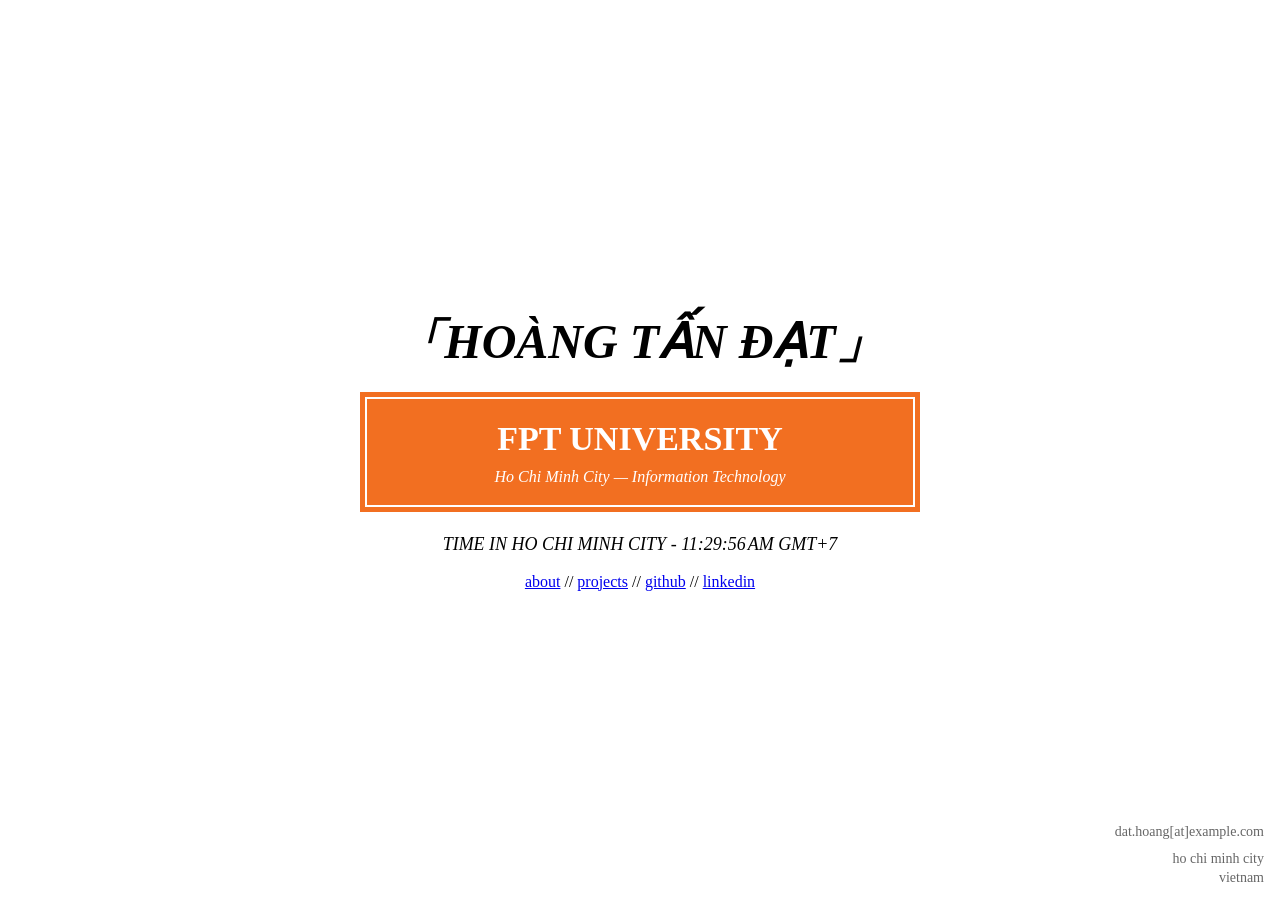
==== index.html @ 932e4578 "Add initial HTML files for personal website including about, projects, and assets" ====
<!DOCTYPE html>
<html lang="vi">
<head>
<meta charset="utf-8">
<title>HOÀNG TẤN ĐẠT</title>

<link rel="shortcut icon" href="/favicon.ico" type="image/x-icon">
<link rel="icon" href="/favicon.ico" type="image/x-icon">

<style>
html,
body {
    margin: 0;
    width: 100%;
    height: 100%;
}

body {
    min-height: 100vh;
    font-family: "Times New Roman", serif;
}

#main {
    min-height: 100vh;
    display: flex;
    align-items: center;
    justify-content: center;
    text-align: center;
}

#timezone {
    font-size: 18px;
}

#contact {
    position: fixed;
    right: 16px;
    bottom: 12px;
    font-size: 14px;
    color: #666;
    text-align: right;
    line-height: 1.35;
}

#contact .address {
    margin-top: 8px;
}
</style>

<script>
const formatter = new Intl.DateTimeFormat([], {
    timeZone: "Asia/Ho_Chi_Minh",
    hour: "numeric",
    minute: "numeric",
    second: "numeric",
    timeZoneName: "short"
});

function updateTime() {
    const parts = formatter.formatToParts(new Date());

    document.getElementById("time").textContent =
        parts
            .filter(part => part.type !== "timeZoneName")
            .map(part => part.value)
            .join("");

    document.getElementById("tz").textContent =
        parts.find(part => part.type === "timeZoneName").value;
}

window.onload = () => {
    updateTime();
    setInterval(updateTime, 1000);
};
</script>

</head>

<body>

<div id="main">
    <div>

        <font size="12"><i><b>「HOÀNG TẤN ĐẠT」</b></i></font>

        <br><br>

        <img src="assets/banner.svg" style="width:560px;" alt="fpt university">

        <br><br>

        <span id="timezone">
            <i>
                TIME IN HO CHI MINH CITY -
                <span id="time">0:00 PM</span>
                <span id="tz">ICT</span>
            </i>
        </span>

        <br><br>

        <a href="about.html">about</a> //
        <a href="projects.html">projects</a> //
        <a href="https://github.com/dathoang1412">github</a> //
        <a href="https://linkedin.com/in/dathoang1412">linkedin</a>

    </div>
</div>

<div id="contact">
    <div>dat.hoang[at]example.com</div>

    <div class="address">
        ho chi minh city<br>
        vietnam
    </div>
</div>

</body>
</html>
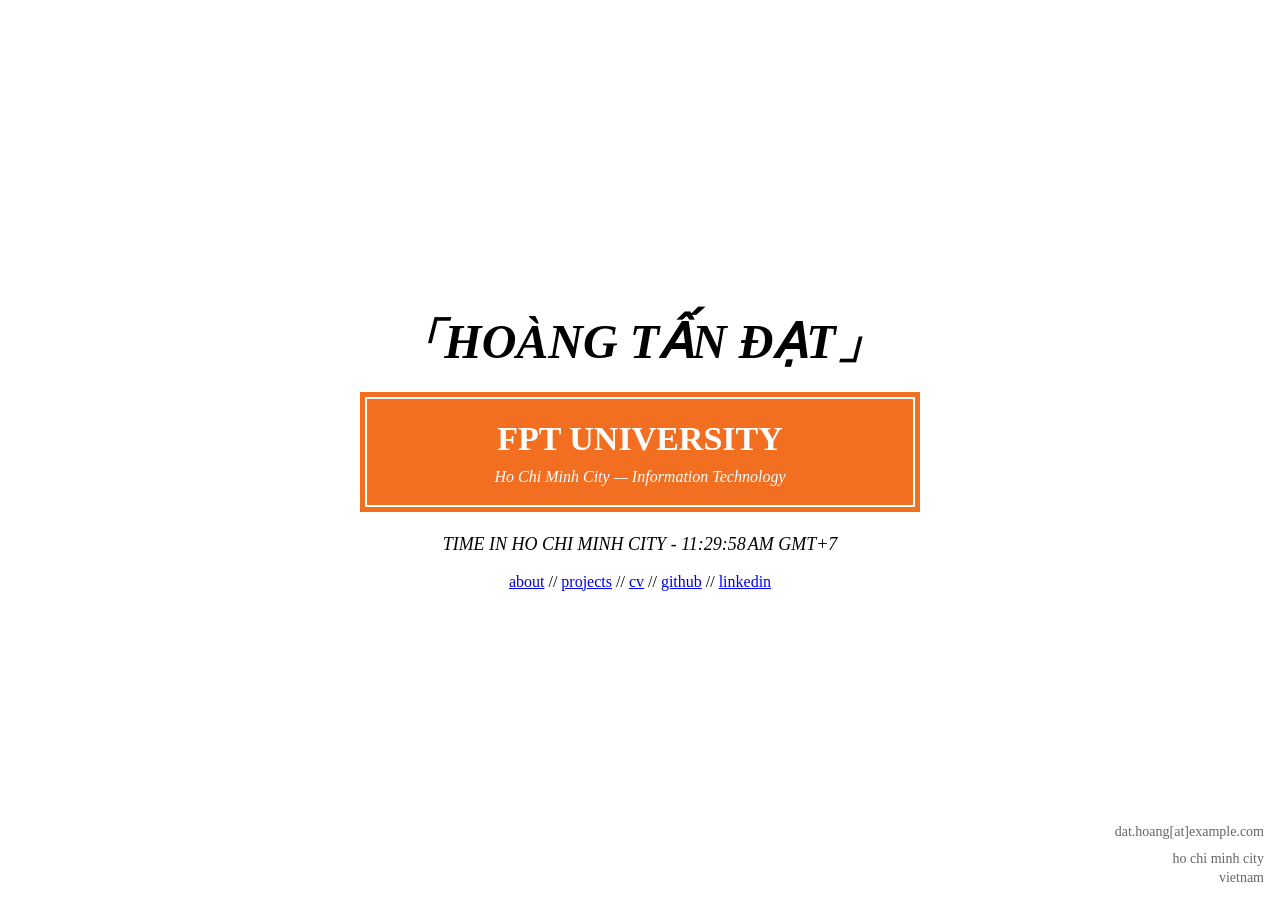
==== commit 37ec0dd3: "feat: overleaf link" ====
--- a/index.html
+++ b/index.html
@@ -102,6 +102,7 @@
 
         <a href="about.html">about</a> //
         <a href="projects.html">projects</a> //
+        <a href="https://www.overleaf.com/read/hmpmpwvfhqvn#f9533a">cv</a> //
         <a href="https://github.com/dathoang1412">github</a> //
         <a href="https://linkedin.com/in/dathoang1412">linkedin</a>
 
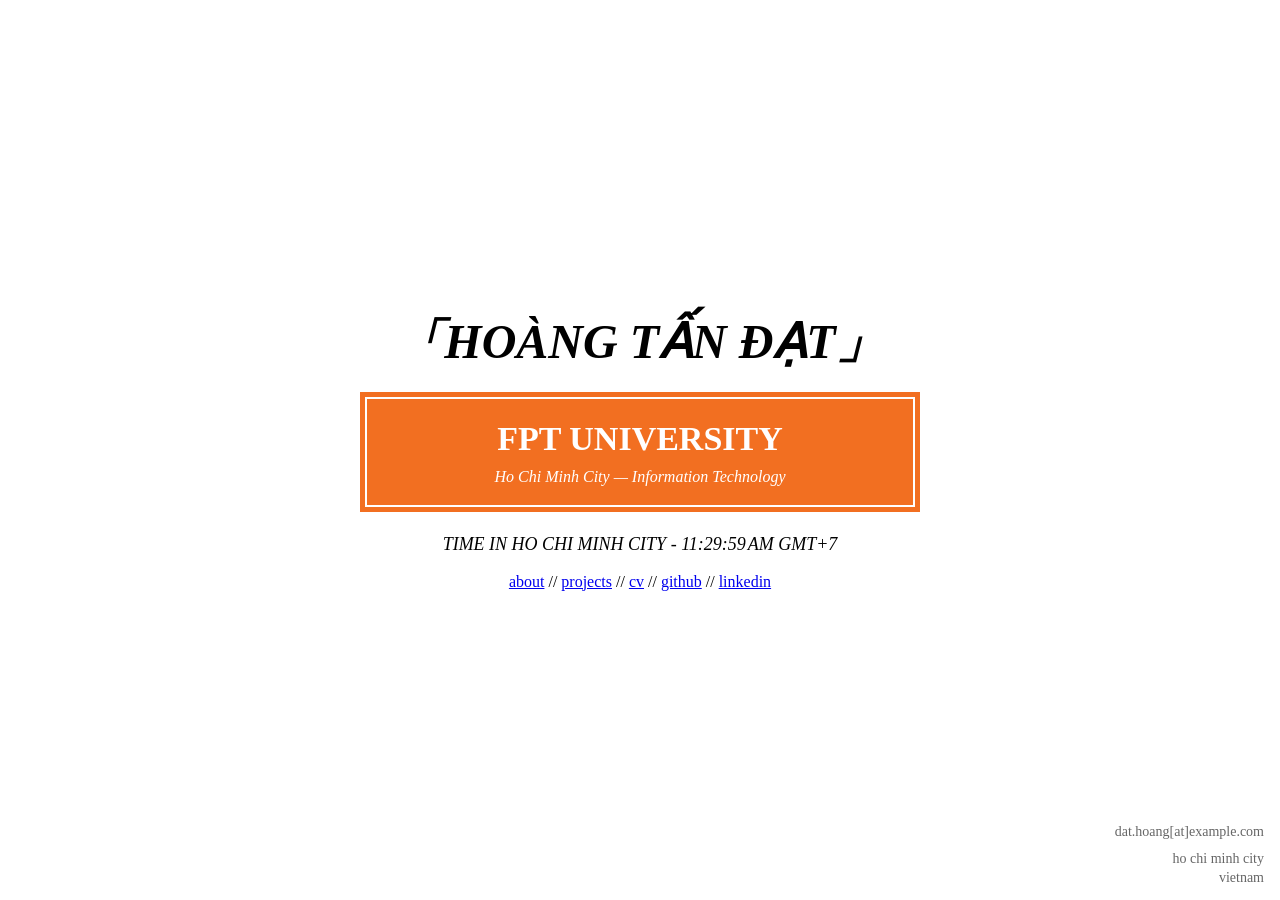
==== commit 993b17d5: "chore: add and compile main.tex" ====
--- a/index.html
+++ b/index.html
@@ -102,7 +102,7 @@
 
         <a href="about.html">about</a> //
         <a href="projects.html">projects</a> //
-        <a href="https://www.overleaf.com/read/hmpmpwvfhqvn#f9533a">cv</a> //
+        <a href="assets/cv.pdf">cv</a> //
         <a href="https://github.com/dathoang1412">github</a> //
         <a href="https://linkedin.com/in/dathoang1412">linkedin</a>
 
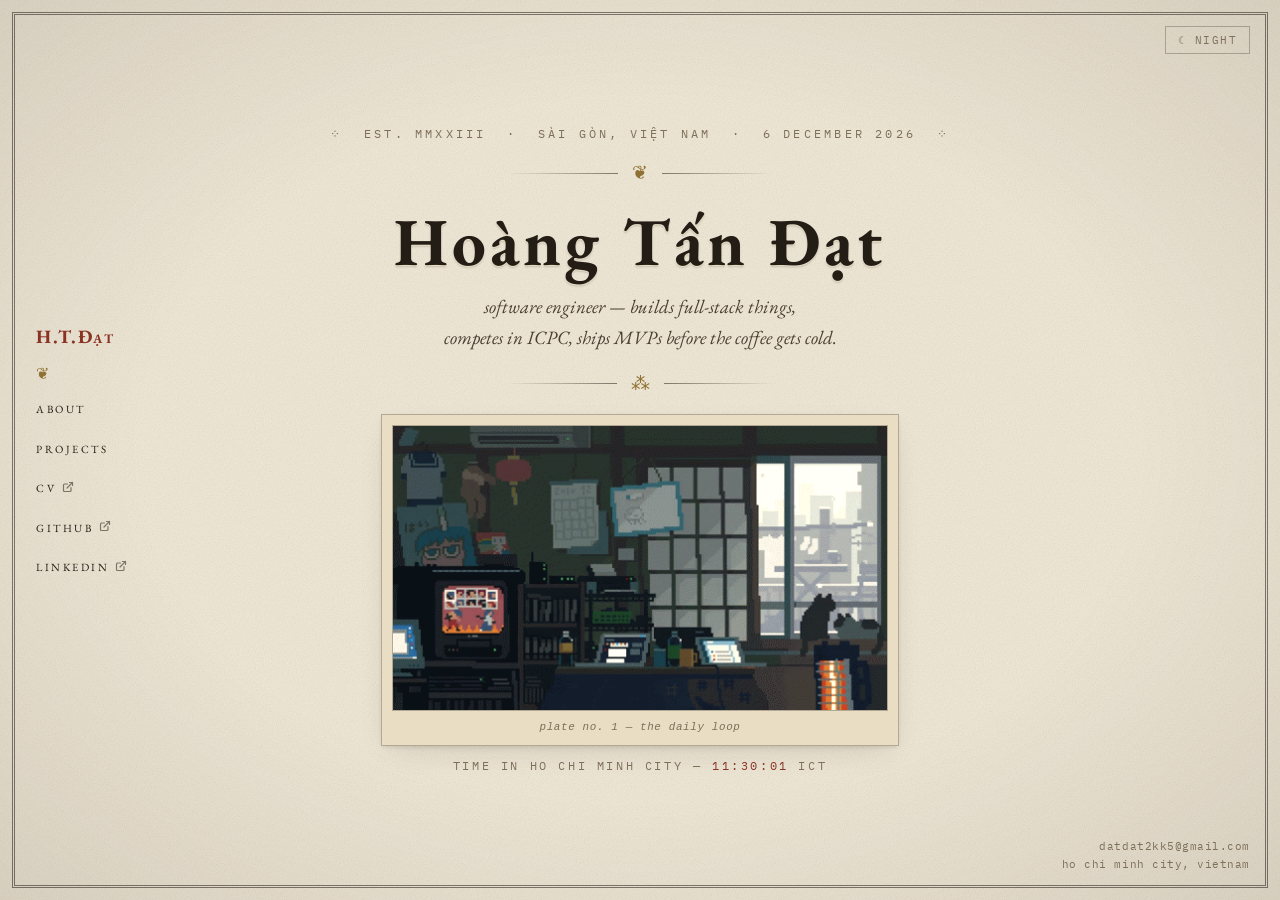
==== commit 82463b55: "fix sum" ====
--- a/index.html
+++ b/index.html
@@ -1,122 +1,98 @@
 <!DOCTYPE html>
-<html lang="vi">
+<html lang="en">
 <head>
 <meta charset="utf-8">
-<title>HOÀNG TẤN ĐẠT</title>
+<meta name="viewport" content="width=device-width, initial-scale=1">
 
-<link rel="shortcut icon" href="/favicon.ico" type="image/x-icon">
-<link rel="icon" href="/favicon.ico" type="image/x-icon">
+<title>Hoàng Tấn Đạt — Software Engineer</title>
+<meta name="description" content="Hoàng Tấn Đạt — software engineering student at FPT University, Ho Chi Minh City. Builder of full-stack things: BookHub, GU.AI. Field notes of a developer.">
+<meta name="author" content="Hoàng Tấn Đạt">
+<link rel="canonical" href="https://dathoang1412.github.io/">
 
-<style>
-html,
-body {
-    margin: 0;
-    width: 100%;
-    height: 100%;
+<meta property="og:type" content="website">
+<meta property="og:title" content="Hoàng Tấn Đạt — Software Engineer">
+<meta property="og:description" content="Field notes of a software engineer in Ho Chi Minh City.">
+<meta property="og:url" content="https://dathoang1412.github.io/">
+<meta property="og:image" content="https://dathoang1412.github.io/assets/images/avatar.jpg">
+<meta name="twitter:card" content="summary_large_image">
+
+<script type="application/ld+json">
+{
+  "@context": "https://schema.org",
+  "@type": "Person",
+  "name": "Hoàng Tấn Đạt",
+  "alternateName": "Hoang Tan Dat",
+  "url": "https://dathoang1412.github.io/",
+  "jobTitle": "Software Engineering Student",
+  "affiliation": { "@type": "CollegeOrUniversity", "name": "FPT University, Ho Chi Minh City" },
+  "address": { "@type": "PostalAddress", "addressLocality": "Ho Chi Minh City", "addressCountry": "VN" },
+  "sameAs": [
+    "https://github.com/dathoang1412",
+    "https://linkedin.com/in/dathoang1412"
+  ]
 }
-
-body {
-    min-height: 100vh;
-    font-family: "Times New Roman", serif;
-}
-
-#main {
-    min-height: 100vh;
-    display: flex;
-    align-items: center;
-    justify-content: center;
-    text-align: center;
-}
-
-#timezone {
-    font-size: 18px;
-}
-
-#contact {
-    position: fixed;
-    right: 16px;
-    bottom: 12px;
-    font-size: 14px;
-    color: #666;
-    text-align: right;
-    line-height: 1.35;
-}
-
-#contact .address {
-    margin-top: 8px;
-}
-</style>
-
-<script>
-const formatter = new Intl.DateTimeFormat([], {
-    timeZone: "Asia/Ho_Chi_Minh",
-    hour: "numeric",
-    minute: "numeric",
-    second: "numeric",
-    timeZoneName: "short"
-});
-
-function updateTime() {
-    const parts = formatter.formatToParts(new Date());
-
-    document.getElementById("time").textContent =
-        parts
-            .filter(part => part.type !== "timeZoneName")
-            .map(part => part.value)
-            .join("");
-
-    document.getElementById("tz").textContent =
-        parts.find(part => part.type === "timeZoneName").value;
-}
-
-window.onload = () => {
-    updateTime();
-    setInterval(updateTime, 1000);
-};
 </script>
 
+<script>(function(){try{var t=localStorage.getItem("theme");if(t==="dark"||(!t&&matchMedia("(prefers-color-scheme: dark)").matches))document.documentElement.classList.add("dark")}catch(e){}})();</script>
+
+<link rel="preload" href="assets/fonts/ebgaramond-400to800-normal-latin.woff2" as="font" type="font/woff2" crossorigin>
+<link rel="preload" href="assets/fonts/ebgaramond-400to800-normal-vietnamese.woff2" as="font" type="font/woff2" crossorigin>
+<link rel="preload" href="assets/fonts/ebgaramond-400to800-italic-latin.woff2" as="font" type="font/woff2" crossorigin>
+<link rel="preload" href="assets/fonts/ebgaramond-400to800-italic-vietnamese.woff2" as="font" type="font/woff2" crossorigin>
+<link rel="preload" href="assets/fonts/ibmplexmono-400-normal-latin.woff2" as="font" type="font/woff2" crossorigin>
+<link rel="preload" href="assets/fonts/ibmplexmono-400-normal-vietnamese.woff2" as="font" type="font/woff2" crossorigin>
+<link rel="stylesheet" href="assets/css/fonts.css">
+<link rel="stylesheet" href="assets/css/style.css">
+
+<link rel="icon" href="data:image/svg+xml,%3Csvg xmlns='http://www.w3.org/2000/svg' viewBox='0 0 100 100'%3E%3Ctext y='.9em' font-size='90'%3E%E2%9D%A6%3C/text%3E%3C/svg%3E">
 </head>
 
-<body>
+<body class="home">
 
-<div id="main">
-    <div>
+<div class="frame" aria-hidden="true"></div>
+<button class="lamp" type="button" aria-label="Toggle day / night theme">☾ night</button>
 
-        <font size="12"><i><b>「HOÀNG TẤN ĐẠT」</b></i></font>
+<nav class="side-nav" aria-label="Main">
+  <a class="brand" href="index.html" aria-current="page">H.T.Đạt</a>
+  <span class="side-orn" aria-hidden="true">❦</span>
+  <a href="about.html">about</a>
+  <a href="projects.html">projects</a>
+  <a href="https://dathoang1412.github.io/assets/cv.pdf" target="_blank" rel="noopener">cv</a>
+  <a href="https://github.com/dathoang1412" target="_blank" rel="noopener">github</a>
+  <a href="https://linkedin.com/in/dathoang1412" target="_blank" rel="noopener">linkedin</a>
+</nav>
 
-        <br><br>
+<main class="title-page">
+  <div class="inner">
 
-        <img src="assets/banner.svg" style="width:560px;" alt="fpt university">
+    <p class="epigraph rise" style="--d:.05s">⁘ &nbsp;est. mmxxiii &nbsp;·&nbsp; sài gòn, việt nam &nbsp;·&nbsp; <span id="today"></span>&nbsp; ⁘</p>
 
-        <br><br>
+    <div class="orn rise" style="--d:.15s" aria-hidden="true">❦</div>
 
-        <span id="timezone">
-            <i>
-                TIME IN HO CHI MINH CITY -
-                <span id="time">0:00 PM</span>
-                <span id="tz">ICT</span>
-            </i>
-        </span>
+    <h1 class="display-name rise" style="--d:.25s">Hoàng Tấn Đạt</h1>
 
-        <br><br>
+    <p class="tagline rise" style="--d:.4s">software engineer — builds full-stack things,<br>
+    competes in ICPC, ships MVPs before the coffee gets cold.</p>
 
-        <a href="about.html">about</a> //
-        <a href="projects.html">projects</a> //
-        <a href="assets/cv.pdf">cv</a> //
-        <a href="https://github.com/dathoang1412">github</a> //
-        <a href="https://linkedin.com/in/dathoang1412">linkedin</a>
+    <div class="orn rise" style="--d:.5s" aria-hidden="true">⁂</div>
 
-    </div>
-</div>
+    <figure class="plate rise" style="--d:.6s">
+      <img src="assets/images/banner.gif" width="498" height="286" alt="Animated scene — the daily loop of a developer">
+      <figcaption>plate no. 1 — the daily loop</figcaption>
+    </figure>
 
-<div id="contact">
-    <div>dat.hoang[at]example.com</div>
+    <p class="clock-line rise" style="--d:.75s">
+      time in ho chi minh city — <time id="clock">00:00:00</time> ict
+    </p>
 
-    <div class="address">
-        ho chi minh city<br>
-        vietnam
-    </div>
-</div>
+  </div>
+</main>
 
+<aside class="corner-note rise" style="--d:1s">
+  <div><a href="mailto:datdat2kk5@gmail.com">datdat2kk5@gmail.com</a></div>
+  <div>ho chi minh city, vietnam</div>
+</aside>
+
+<script src="assets/js/main.js"></script>
 </body>
 </html>
--- a/assets/css/fonts.css
+++ b/assets/css/fonts.css
@@ -0,0 +1,120 @@
+@font-face {
+  font-family: 'EB Garamond';
+  font-style: italic;
+  font-weight: 400 800;
+  font-display: optional;
+  src: url('../fonts/ebgaramond-400to800-italic-vietnamese.woff2') format('woff2');
+  unicode-range: U+0102-0103, U+0110-0111, U+0128-0129, U+0168-0169, U+01A0-01A1, U+01AF-01B0, U+0300-0301, U+0303-0304, U+0308-0309, U+0323, U+0329, U+1EA0-1EF9, U+20AB;
+}
+@font-face {
+  font-family: 'EB Garamond';
+  font-style: italic;
+  font-weight: 400 800;
+  font-display: optional;
+  src: url('../fonts/ebgaramond-400to800-italic-latin-ext.woff2') format('woff2');
+  unicode-range: U+0100-02BA, U+02BD-02C5, U+02C7-02CC, U+02CE-02D7, U+02DD-02FF, U+0304, U+0308, U+0329, U+1D00-1DBF, U+1E00-1E9F, U+1EF2-1EFF, U+2020, U+20A0-20AB, U+20AD-20C0, U+2113, U+2C60-2C7F, U+A720-A7FF;
+}
+@font-face {
+  font-family: 'EB Garamond';
+  font-style: italic;
+  font-weight: 400 800;
+  font-display: optional;
+  src: url('../fonts/ebgaramond-400to800-italic-latin.woff2') format('woff2');
+  unicode-range: U+0000-00FF, U+0131, U+0152-0153, U+02BB-02BC, U+02C6, U+02DA, U+02DC, U+0304, U+0308, U+0329, U+2000-206F, U+20AC, U+2122, U+2191, U+2193, U+2212, U+2215, U+FEFF, U+FFFD;
+}
+@font-face {
+  font-family: 'EB Garamond';
+  font-style: normal;
+  font-weight: 400 800;
+  font-display: optional;
+  src: url('../fonts/ebgaramond-400to800-normal-vietnamese.woff2') format('woff2');
+  unicode-range: U+0102-0103, U+0110-0111, U+0128-0129, U+0168-0169, U+01A0-01A1, U+01AF-01B0, U+0300-0301, U+0303-0304, U+0308-0309, U+0323, U+0329, U+1EA0-1EF9, U+20AB;
+}
+@font-face {
+  font-family: 'EB Garamond';
+  font-style: normal;
+  font-weight: 400 800;
+  font-display: optional;
+  src: url('../fonts/ebgaramond-400to800-normal-latin-ext.woff2') format('woff2');
+  unicode-range: U+0100-02BA, U+02BD-02C5, U+02C7-02CC, U+02CE-02D7, U+02DD-02FF, U+0304, U+0308, U+0329, U+1D00-1DBF, U+1E00-1E9F, U+1EF2-1EFF, U+2020, U+20A0-20AB, U+20AD-20C0, U+2113, U+2C60-2C7F, U+A720-A7FF;
+}
+@font-face {
+  font-family: 'EB Garamond';
+  font-style: normal;
+  font-weight: 400 800;
+  font-display: optional;
+  src: url('../fonts/ebgaramond-400to800-normal-latin.woff2') format('woff2');
+  unicode-range: U+0000-00FF, U+0131, U+0152-0153, U+02BB-02BC, U+02C6, U+02DA, U+02DC, U+0304, U+0308, U+0329, U+2000-206F, U+20AC, U+2122, U+2191, U+2193, U+2212, U+2215, U+FEFF, U+FFFD;
+}
+@font-face {
+  font-family: 'IBM Plex Mono';
+  font-style: italic;
+  font-weight: 400;
+  font-display: optional;
+  src: url('../fonts/ibmplexmono-400-italic-vietnamese.woff2') format('woff2');
+  unicode-range: U+0102-0103, U+0110-0111, U+0128-0129, U+0168-0169, U+01A0-01A1, U+01AF-01B0, U+0300-0301, U+0303-0304, U+0308-0309, U+0323, U+0329, U+1EA0-1EF9, U+20AB;
+}
+@font-face {
+  font-family: 'IBM Plex Mono';
+  font-style: italic;
+  font-weight: 400;
+  font-display: optional;
+  src: url('../fonts/ibmplexmono-400-italic-latin-ext.woff2') format('woff2');
+  unicode-range: U+0100-02BA, U+02BD-02C5, U+02C7-02CC, U+02CE-02D7, U+02DD-02FF, U+0304, U+0308, U+0329, U+1D00-1DBF, U+1E00-1E9F, U+1EF2-1EFF, U+2020, U+20A0-20AB, U+20AD-20C0, U+2113, U+2C60-2C7F, U+A720-A7FF;
+}
+@font-face {
+  font-family: 'IBM Plex Mono';
+  font-style: italic;
+  font-weight: 400;
+  font-display: optional;
+  src: url('../fonts/ibmplexmono-400-italic-latin.woff2') format('woff2');
+  unicode-range: U+0000-00FF, U+0131, U+0152-0153, U+02BB-02BC, U+02C6, U+02DA, U+02DC, U+0304, U+0308, U+0329, U+2000-206F, U+20AC, U+2122, U+2191, U+2193, U+2212, U+2215, U+FEFF, U+FFFD;
+}
+@font-face {
+  font-family: 'IBM Plex Mono';
+  font-style: normal;
+  font-weight: 400;
+  font-display: optional;
+  src: url('../fonts/ibmplexmono-400-normal-vietnamese.woff2') format('woff2');
+  unicode-range: U+0102-0103, U+0110-0111, U+0128-0129, U+0168-0169, U+01A0-01A1, U+01AF-01B0, U+0300-0301, U+0303-0304, U+0308-0309, U+0323, U+0329, U+1EA0-1EF9, U+20AB;
+}
+@font-face {
+  font-family: 'IBM Plex Mono';
+  font-style: normal;
+  font-weight: 400;
+  font-display: optional;
+  src: url('../fonts/ibmplexmono-400-normal-latin-ext.woff2') format('woff2');
+  unicode-range: U+0100-02BA, U+02BD-02C5, U+02C7-02CC, U+02CE-02D7, U+02DD-02FF, U+0304, U+0308, U+0329, U+1D00-1DBF, U+1E00-1E9F, U+1EF2-1EFF, U+2020, U+20A0-20AB, U+20AD-20C0, U+2113, U+2C60-2C7F, U+A720-A7FF;
+}
+@font-face {
+  font-family: 'IBM Plex Mono';
+  font-style: normal;
+  font-weight: 400;
+  font-display: optional;
+  src: url('../fonts/ibmplexmono-400-normal-latin.woff2') format('woff2');
+  unicode-range: U+0000-00FF, U+0131, U+0152-0153, U+02BB-02BC, U+02C6, U+02DA, U+02DC, U+0304, U+0308, U+0329, U+2000-206F, U+20AC, U+2122, U+2191, U+2193, U+2212, U+2215, U+FEFF, U+FFFD;
+}
+@font-face {
+  font-family: 'IBM Plex Mono';
+  font-style: normal;
+  font-weight: 500;
+  font-display: optional;
+  src: url('../fonts/ibmplexmono-500-normal-vietnamese.woff2') format('woff2');
+  unicode-range: U+0102-0103, U+0110-0111, U+0128-0129, U+0168-0169, U+01A0-01A1, U+01AF-01B0, U+0300-0301, U+0303-0304, U+0308-0309, U+0323, U+0329, U+1EA0-1EF9, U+20AB;
+}
+@font-face {
+  font-family: 'IBM Plex Mono';
+  font-style: normal;
+  font-weight: 500;
+  font-display: optional;
+  src: url('../fonts/ibmplexmono-500-normal-latin-ext.woff2') format('woff2');
+  unicode-range: U+0100-02BA, U+02BD-02C5, U+02C7-02CC, U+02CE-02D7, U+02DD-02FF, U+0304, U+0308, U+0329, U+1D00-1DBF, U+1E00-1E9F, U+1EF2-1EFF, U+2020, U+20A0-20AB, U+20AD-20C0, U+2113, U+2C60-2C7F, U+A720-A7FF;
+}
+@font-face {
+  font-family: 'IBM Plex Mono';
+  font-style: normal;
+  font-weight: 500;
+  font-display: optional;
+  src: url('../fonts/ibmplexmono-500-normal-latin.woff2') format('woff2');
+  unicode-range: U+0000-00FF, U+0131, U+0152-0153, U+02BB-02BC, U+02C6, U+02DA, U+02DC, U+0304, U+0308, U+0329, U+2000-206F, U+20AC, U+2122, U+2191, U+2193, U+2212, U+2215, U+FEFF, U+FFFD;
+}
--- a/assets/css/style.css
+++ b/assets/css/style.css
@@ -0,0 +1,681 @@
+/* ============================================================
+   dathoang1412.github.io — "field notes of a software engineer"
+   hand-built. no frameworks. set in EB Garamond & IBM Plex Mono.
+   ============================================================ */
+
+:root {
+  --paper:        #f1e9d7;
+  --paper-2:      #e9ddc4;
+  --ink:          #241d15;
+  --ink-soft:     #4a3f31;
+  --muted:        #7d6f5a;
+  --accent:       #8a3324;
+  --gold:         #8f7134;
+  --rule:         rgba(36, 29, 21, 0.28);
+  --rule-strong:  rgba(36, 29, 21, 0.55);
+  --shadow:       rgba(36, 29, 21, 0.18);
+  --grain-alpha:  0.5;
+  --vignette:     rgba(36, 29, 21, 0.1);
+
+  --serif: "EB Garamond", "Times New Roman", Georgia, serif;
+  --mono:  "IBM Plex Mono", Consolas, "Courier New", monospace;
+}
+
+:root.dark {
+  --paper:        #17120d;
+  --paper-2:      #211a13;
+  --ink:          #e6d9bf;
+  --ink-soft:     #c9b998;
+  --muted:        #8d7d63;
+  --accent:       #d0815a;
+  --gold:         #b0894a;
+  --rule:         rgba(230, 217, 191, 0.22);
+  --rule-strong:  rgba(230, 217, 191, 0.45);
+  --shadow:       rgba(0, 0, 0, 0.5);
+  --grain-alpha:  0.3;
+  --vignette:     rgba(0, 0, 0, 0.35);
+}
+
+/* ---------- base ---------- */
+
+* { box-sizing: border-box; }
+
+html { height: 100%; }
+
+body {
+  margin: 0;
+  min-height: 100vh;
+  background: var(--paper);
+  color: var(--ink);
+  font-family: var(--serif);
+  font-size: 19px;
+  line-height: 1.65;
+  -webkit-font-smoothing: antialiased;
+  overflow-x: hidden;
+}
+
+:root.theme-anim body,
+:root.theme-anim body * {
+  transition: background-color 0.5s ease, color 0.5s ease,
+              border-color 0.5s ease, box-shadow 0.5s ease;
+}
+
+/* paper grain + candlelight vignette */
+body::before {
+  content: "";
+  position: fixed;
+  inset: 0;
+  z-index: 1;
+  pointer-events: none;
+  opacity: var(--grain-alpha);
+  mix-blend-mode: multiply;
+  background-image: url("data:image/svg+xml,%3Csvg xmlns='http://www.w3.org/2000/svg' width='240' height='240'%3E%3Cfilter id='n'%3E%3CfeTurbulence type='fractalNoise' baseFrequency='0.85' numOctaves='2' stitchTiles='stitch'/%3E%3CfeColorMatrix type='saturate' values='0'/%3E%3C/filter%3E%3Crect width='100%25' height='100%25' filter='url(%23n)' opacity='0.4'/%3E%3C/svg%3E");
+}
+
+body::after {
+  content: "";
+  position: fixed;
+  inset: 0;
+  z-index: 1;
+  pointer-events: none;
+  background: radial-gradient(ellipse at center,
+              transparent 55%, var(--vignette) 100%);
+}
+
+::selection { background: var(--accent); color: var(--paper); }
+
+/* the double frame, like an old title page */
+.frame {
+  position: fixed;
+  inset: 12px;
+  z-index: 40;
+  pointer-events: none;
+  border: 3px double var(--rule-strong);
+}
+
+/* ---------- typography ---------- */
+
+h1, h2, h3 { font-weight: 600; line-height: 1.15; margin: 0; }
+
+a {
+  color: var(--accent);
+  text-decoration: none;
+  position: relative;
+}
+
+.u, p a, li a {
+  background-image: linear-gradient(var(--accent), var(--accent));
+  background-repeat: no-repeat;
+  background-size: 100% 1px;
+  background-position: 0 100%;
+}
+
+.smallcaps {
+  font-variant: small-caps;
+  letter-spacing: 0.14em;
+}
+
+.mono {
+  font-family: var(--mono);
+  font-size: 0.72em;
+  letter-spacing: 0.04em;
+}
+
+.muted { color: var(--muted); }
+
+/* ornament divider: ——— ❦ ——— */
+.orn {
+  display: flex;
+  align-items: center;
+  gap: 14px;
+  justify-content: center;
+  color: var(--gold);
+  margin: 1.4rem auto;
+  user-select: none;
+}
+.orn::before, .orn::after {
+  content: "";
+  height: 1px;
+  width: min(110px, 24vw);
+  background: linear-gradient(90deg, transparent, var(--rule-strong));
+}
+.orn::after {
+  background: linear-gradient(90deg, var(--rule-strong), transparent);
+}
+
+/* ---------- side nav: the book's spine, same on every page ---------- */
+
+/* centered with top/bottom+margin, NOT transform —
+   the .rise animation animates transform and would override it */
+.side-nav {
+  position: fixed;
+  left: 36px;
+  top: 0;
+  bottom: 0;
+  margin: auto 0;
+  height: max-content;
+  z-index: 41;
+  display: flex;
+  flex-direction: column;
+  align-items: flex-start;
+  gap: 0.85rem;
+  font-variant: small-caps;
+  letter-spacing: 0.16em;
+  font-size: 0.98rem;
+}
+
+.side-nav .brand {
+  font-weight: 700;
+  font-size: 1.18rem;
+  letter-spacing: 0.1em;
+  color: var(--ink);
+}
+
+.side-nav .side-orn {
+  color: var(--gold);
+  user-select: none;
+  line-height: 1;
+}
+
+.side-nav a {
+  color: var(--ink);
+  position: relative;
+  transition: color 0.3s ease, transform 0.3s cubic-bezier(0.22, 1, 0.36, 1);
+}
+
+.side-nav a:not(.brand)::before {
+  content: "";
+  position: absolute;
+  left: -20px;
+  top: 58%;
+  width: 13px;
+  height: 1px;
+  background: var(--accent);
+  transform: scaleX(0);
+  transform-origin: left;
+  transition: transform 0.35s cubic-bezier(0.22, 1, 0.36, 1);
+}
+
+.side-nav a:hover,
+.side-nav a:focus-visible,
+.side-nav a[aria-current="page"] { color: var(--accent); }
+
+.side-nav a:not(.brand):hover { transform: translateX(4px); }
+
+.side-nav a:hover::before,
+.side-nav a:focus-visible::before,
+.side-nav a[aria-current="page"]::before { transform: scaleX(1); }
+
+/* external links wear a small engraved arrow-box icon,
+   drawn from an inline svg mask and inked with currentColor */
+.side-nav a[target="_blank"]::after,
+.entry .refs a::after,
+.entry h2 .title-link::after {
+  content: "";
+  display: inline-block;
+  width: 0.78em;
+  height: 0.78em;
+  margin-left: 0.4em;
+  vertical-align: -0.06em;
+  background-color: currentColor;
+  opacity: 0.55;
+  -webkit-mask: url("data:image/svg+xml,%3Csvg xmlns='http://www.w3.org/2000/svg' viewBox='0 0 24 24' fill='none' stroke='%23000' stroke-width='2.4' stroke-linecap='round' stroke-linejoin='round'%3E%3Cpath d='M18 13v6a2 2 0 0 1-2 2H5a2 2 0 0 1-2-2V8a2 2 0 0 1 2-2h6'/%3E%3Cpath d='M15 3h6v6'/%3E%3Cpath d='M10 14 21 3'/%3E%3C/svg%3E") no-repeat center / contain;
+  mask: url("data:image/svg+xml,%3Csvg xmlns='http://www.w3.org/2000/svg' viewBox='0 0 24 24' fill='none' stroke='%23000' stroke-width='2.4' stroke-linecap='round' stroke-linejoin='round'%3E%3Cpath d='M18 13v6a2 2 0 0 1-2 2H5a2 2 0 0 1-2-2V8a2 2 0 0 1 2-2h6'/%3E%3Cpath d='M15 3h6v6'/%3E%3Cpath d='M10 14 21 3'/%3E%3C/svg%3E") no-repeat center / contain;
+  transition: opacity 0.25s ease;
+}
+
+.side-nav a[target="_blank"]:hover::after,
+.side-nav a[target="_blank"]:focus-visible::after,
+.entry .refs a:hover::after,
+.entry h2 .title-link:hover::after,
+.entry h2 .title-link:focus-visible::after { opacity: 1; }
+
+/* narrow screens: the spine folds into a top bar */
+@media (max-width: 1080px) {
+  .side-nav {
+    position: static;
+    margin: 0;
+    height: auto;
+    flex-direction: row;
+    flex-wrap: wrap;
+    align-items: baseline;
+    justify-content: center;
+    gap: 0.35rem 1.3rem;
+    padding: 30px 20px 0;
+    font-size: 0.92rem;
+  }
+
+  .side-nav .side-orn { display: none; }
+  .side-nav a:not(.brand)::before { display: none; }
+  .side-nav a:not(.brand):hover { transform: none; }
+
+  /* on cover pages the bar floats over the full-height layout;
+     centered with left/right+margin so .rise can't knock it loose */
+  body.home .side-nav {
+    position: fixed;
+    top: 20px;
+    left: 0;
+    right: 0;
+    margin: 0 auto;
+    width: max-content;
+    max-width: calc(100% - 56px);
+    padding: 0;
+  }
+
+  body.home .title-page { padding-top: 96px; }
+}
+
+/* ---------- nav ---------- */
+
+.nav {
+  display: flex;
+  flex-wrap: wrap;
+  justify-content: center;
+  gap: 0.35rem 1.6rem;
+  font-variant: small-caps;
+  letter-spacing: 0.16em;
+  font-size: 1.02rem;
+}
+
+.nav a { color: var(--ink); }
+
+.nav a::after {
+  content: "";
+  position: absolute;
+  left: 0;
+  bottom: -3px;
+  width: 100%;
+  height: 1px;
+  background: var(--accent);
+  transform: scaleX(0);
+  transform-origin: left;
+  transition: transform 0.35s cubic-bezier(0.22, 1, 0.36, 1);
+}
+
+.nav a:hover::after,
+.nav a:focus-visible::after,
+.nav a[aria-current="page"]::after { transform: scaleX(1); }
+
+.nav a[aria-current="page"] { color: var(--accent); }
+
+/* ---------- framed pictures ("plates") ---------- */
+
+.plate {
+  display: inline-block;
+  margin: 0;
+  padding: 10px 10px 8px;
+  background: var(--paper-2);
+  border: 1px solid var(--rule);
+  box-shadow: 0 10px 30px -12px var(--shadow),
+              0 2px 6px -2px var(--shadow);
+  transition: transform 0.6s cubic-bezier(0.22, 1, 0.36, 1),
+              box-shadow 0.6s ease;
+}
+
+.plate:hover {
+  transform: translateY(-4px);
+  box-shadow: 0 22px 44px -16px var(--shadow),
+              0 4px 10px -3px var(--shadow);
+}
+
+.plate img {
+  display: block;
+  max-width: 100%;
+  height: auto;
+  border: 1px solid var(--rule);
+  filter: sepia(0.28) contrast(1.02) saturate(0.92);
+  transition: filter 0.6s ease;
+}
+
+.plate:hover img { filter: sepia(0.05) contrast(1.02); }
+
+.plate figcaption {
+  font-family: var(--mono);
+  font-style: italic;
+  font-size: 0.68rem;
+  letter-spacing: 0.06em;
+  color: var(--muted);
+  text-align: center;
+  padding-top: 8px;
+}
+
+/* ---------- home: the title page ---------- */
+
+.title-page {
+  height: 100vh;
+  height: 100svh;
+  display: flex;
+  align-items: center;
+  justify-content: center;
+  text-align: center;
+  position: relative;
+  z-index: 2;
+  padding: clamp(28px, 4vh, 56px) 20px;
+  overflow: hidden;
+}
+
+.title-page .inner { max-width: 640px; }
+
+/* every gap on the title page breathes with the viewport,
+   so the whole cover always fits without scrolling */
+.title-page p { margin: clamp(0.3rem, 1.2vh, 0.85rem) 0; }
+.title-page .orn { margin: clamp(0.4rem, 1.6vh, 1.3rem) auto; }
+
+.title-page .plate img {
+  max-height: min(32vh, 286px);
+  width: auto;
+  max-width: 100%;
+}
+
+.epigraph {
+  font-family: var(--mono);
+  font-size: 0.72rem;
+  letter-spacing: 0.28em;
+  text-transform: uppercase;
+  color: var(--muted);
+}
+
+.display-name {
+  font-size: min(clamp(2.4rem, 7.5vw, 4.2rem), 8.5vh);
+  font-weight: 700;
+  letter-spacing: 0.06em;
+  text-shadow: 0 1px 0 var(--paper-2), 0 2px 2px var(--shadow);
+}
+
+.tagline {
+  font-style: italic;
+  font-size: 1.18rem;
+  color: var(--ink-soft);
+  margin: 0.4rem 0 0;
+}
+
+.clock-line {
+  font-family: var(--mono);
+  font-size: 0.74rem;
+  letter-spacing: 0.22em;
+  text-transform: uppercase;
+  color: var(--muted);
+}
+
+.clock-line time { color: var(--accent); font-style: normal; }
+
+/* corner colophon (home, bottom right) */
+.corner-note {
+  position: fixed;
+  right: 30px;
+  bottom: 26px;
+  z-index: 41;
+  text-align: right;
+  font-family: var(--mono);
+  font-size: 0.66rem;
+  line-height: 1.7;
+  letter-spacing: 0.05em;
+  color: var(--muted);
+}
+
+.corner-note a { color: var(--muted); }
+.corner-note a:hover { color: var(--accent); }
+
+/* short screens: tuck everything in tighter */
+@media (max-height: 700px) {
+  .tagline { font-size: 1.02rem; }
+  .epigraph, .clock-line { font-size: 0.64rem; }
+  .plate figcaption { display: none; }
+  .corner-note { display: none; }
+}
+
+/* phones: the corner note would collide with the nav */
+@media (max-width: 700px) {
+  .corner-note { display: none; }
+}
+
+/* landscape phones & very cramped viewports: let it scroll
+   rather than cut content off */
+@media (max-height: 460px) {
+  .title-page {
+    height: auto;
+    min-height: 100svh;
+    overflow: visible;
+  }
+}
+
+/* ---------- interior pages ---------- */
+
+.sheet {
+  position: relative;
+  z-index: 2;
+  max-width: 760px;
+  margin: 0 auto;
+  padding: 64px 26px 40px;
+}
+
+.page-title {
+  text-align: center;
+  margin-top: 0.6rem;
+}
+
+.page-title h1 {
+  font-size: clamp(2rem, 5vw, 2.9rem);
+  letter-spacing: 0.04em;
+}
+
+.page-title .sub {
+  font-style: italic;
+  color: var(--muted);
+  margin-top: 0.35rem;
+}
+
+/* drop cap for the opening paragraph */
+.dropcap::first-letter {
+  float: left;
+  font-size: 3.4em;
+  line-height: 0.82;
+  padding: 0.08em 0.12em 0 0;
+  font-weight: 600;
+  color: var(--accent);
+}
+
+/* ---------- projects catalogue ---------- */
+
+.entry {
+  margin: 2.6rem 0;
+  padding-left: 3.2rem;
+  position: relative;
+}
+
+.entry .numeral {
+  position: absolute;
+  left: 0;
+  top: 0.1rem;
+  font-size: 1.5rem;
+  font-weight: 600;
+  color: var(--gold);
+  font-variant: small-caps;
+}
+
+.entry h2 {
+  font-size: 1.45rem;
+  letter-spacing: 0.02em;
+}
+
+/* a project title that is itself a link: ink underline
+   draws across the whole line on hover */
+.entry h2 .title-link {
+  color: inherit;
+  background-image: linear-gradient(var(--accent), var(--accent));
+  background-repeat: no-repeat;
+  background-size: 0% 1px;
+  background-position: 0 94%;
+  transition: background-size 0.45s cubic-bezier(0.22, 1, 0.36, 1),
+              color 0.3s ease;
+}
+
+.entry h2 .title-link:hover,
+.entry h2 .title-link:focus-visible {
+  color: var(--accent);
+  background-size: 100% 1px;
+}
+
+.entry h2 .title-link::after {
+  width: 0.62em;
+  height: 0.62em;
+}
+
+.entry .when {
+  font-family: var(--mono);
+  font-size: 0.7rem;
+  letter-spacing: 0.12em;
+  text-transform: uppercase;
+  color: var(--muted);
+  margin: 0.2rem 0 0.6rem;
+}
+
+.entry p { margin: 0 0 0.7rem; }
+
+.entry .refs {
+  font-family: var(--mono);
+  font-size: 0.72rem;
+  letter-spacing: 0.05em;
+}
+
+.entry .refs a {
+  color: var(--ink-soft);
+  border: 1px solid var(--rule);
+  padding: 3px 9px;
+  margin-right: 6px;
+  display: inline-block;
+  transition: color 0.25s ease, border-color 0.25s ease,
+              transform 0.25s ease;
+}
+
+.entry .refs a:hover {
+  color: var(--accent);
+  border-color: var(--accent);
+  transform: translateY(-2px);
+}
+
+/* ---------- about ---------- */
+
+.portrait-wrap {
+  float: right;
+  width: min(260px, 42%);
+  margin: 0.4rem 0 1rem 1.6rem;
+  transform: rotate(1.6deg);
+}
+
+@media (max-width: 560px) {
+  .portrait-wrap {
+    float: none;
+    width: 82%;
+    margin: 0 auto 1.6rem;
+    display: block;
+  }
+}
+
+.colophon {
+  margin-top: 2.4rem;
+  border: 1px solid var(--rule);
+  padding: 1.3rem 1.5rem;
+  background: color-mix(in srgb, var(--paper-2) 55%, transparent);
+}
+
+.colophon h2 {
+  font-variant: small-caps;
+  letter-spacing: 0.18em;
+  font-size: 1rem;
+  color: var(--gold);
+  margin-bottom: 0.6rem;
+}
+
+.colophon dl {
+  margin: 0;
+  display: grid;
+  grid-template-columns: max-content 1fr;
+  gap: 0.35rem 1.2rem;
+}
+
+.colophon dt {
+  font-family: var(--mono);
+  font-size: 0.7rem;
+  letter-spacing: 0.1em;
+  text-transform: uppercase;
+  color: var(--muted);
+  padding-top: 0.28em;
+}
+
+.colophon dd { margin: 0; }
+
+@media (max-width: 480px) {
+  .colophon dl { grid-template-columns: 1fr; gap: 0; }
+  .colophon dd { margin-bottom: 0.6rem; }
+}
+
+/* ---------- footer ---------- */
+
+.footer {
+  position: relative;
+  z-index: 2;
+  text-align: center;
+  padding: 2.5rem 20px 3rem;
+  font-family: var(--mono);
+  font-size: 0.68rem;
+  letter-spacing: 0.08em;
+  color: var(--muted);
+  line-height: 2;
+}
+
+.footer .orn { margin-bottom: 0.8rem; }
+.footer a { color: var(--muted); }
+.footer a:hover { color: var(--accent); }
+
+/* ---------- theme toggle ---------- */
+
+.lamp {
+  position: fixed;
+  top: 26px;
+  right: 30px;
+  z-index: 41;
+  background: none;
+  border: 1px solid var(--rule);
+  color: var(--muted);
+  font-family: var(--mono);
+  font-size: 0.66rem;
+  letter-spacing: 0.14em;
+  text-transform: uppercase;
+  padding: 6px 12px;
+  cursor: pointer;
+  transition: color 0.25s ease, border-color 0.25s ease;
+}
+
+.lamp:hover { color: var(--accent); border-color: var(--accent); }
+
+/* ---------- motion ---------- */
+
+.rise {
+  opacity: 0;
+  transform: translateY(16px);
+  animation: rise 0.9s cubic-bezier(0.22, 1, 0.36, 1) forwards;
+  animation-delay: var(--d, 0s);
+}
+
+@keyframes rise {
+  to { opacity: 1; transform: translateY(0); }
+}
+
+.reveal {
+  opacity: 0;
+  transform: translateY(22px);
+  transition: opacity 0.8s ease, transform 0.8s cubic-bezier(0.22, 1, 0.36, 1);
+}
+
+.reveal.in { opacity: 1; transform: translateY(0); }
+
+:focus-visible {
+  outline: 2px solid var(--accent);
+  outline-offset: 3px;
+}
+
+@media (prefers-reduced-motion: reduce) {
+  .rise, .reveal { animation: none; transition: none; opacity: 1; transform: none; }
+  .plate, .plate img, .entry .refs a { transition: none; }
+}
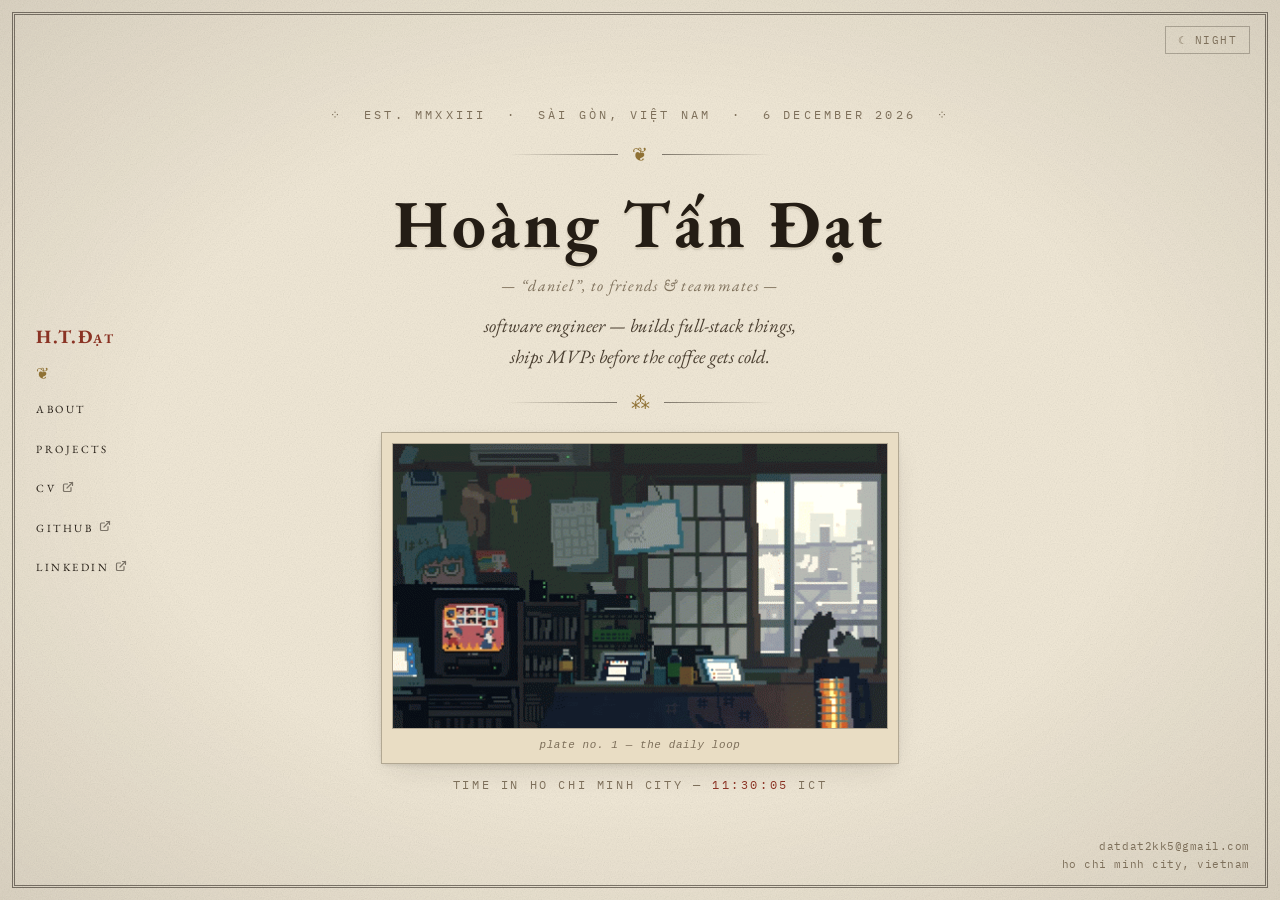
==== commit baacb27f: "feat: update personal information and add alternate name" ====
--- a/index.html
+++ b/index.html
@@ -21,7 +21,7 @@
   "@context": "https://schema.org",
   "@type": "Person",
   "name": "Hoàng Tấn Đạt",
-  "alternateName": "Hoang Tan Dat",
+  "alternateName": ["Hoang Tan Dat", "Daniel"],
   "url": "https://dathoang1412.github.io/",
   "jobTitle": "Software Engineering Student",
   "affiliation": { "@type": "CollegeOrUniversity", "name": "FPT University, Ho Chi Minh City" },
@@ -71,8 +71,10 @@
 
     <h1 class="display-name rise" style="--d:.25s">Hoàng Tấn Đạt</h1>
 
+    <p class="aka rise" style="--d:.32s">— “daniel”, to friends &amp; teammates —</p>
+
     <p class="tagline rise" style="--d:.4s">software engineer — builds full-stack things,<br>
-    competes in ICPC, ships MVPs before the coffee gets cold.</p>
+    ships MVPs before the coffee gets cold.</p>
 
     <div class="orn rise" style="--d:.5s" aria-hidden="true">⁂</div>
 
--- a/assets/css/style.css
+++ b/assets/css/style.css
@@ -382,6 +382,13 @@
   text-shadow: 0 1px 0 var(--paper-2), 0 2px 2px var(--shadow);
 }
 
+.aka {
+  font-style: italic;
+  font-size: 1rem;
+  letter-spacing: 0.08em;
+  color: var(--muted);
+}
+
 .tagline {
   font-style: italic;
   font-size: 1.18rem;
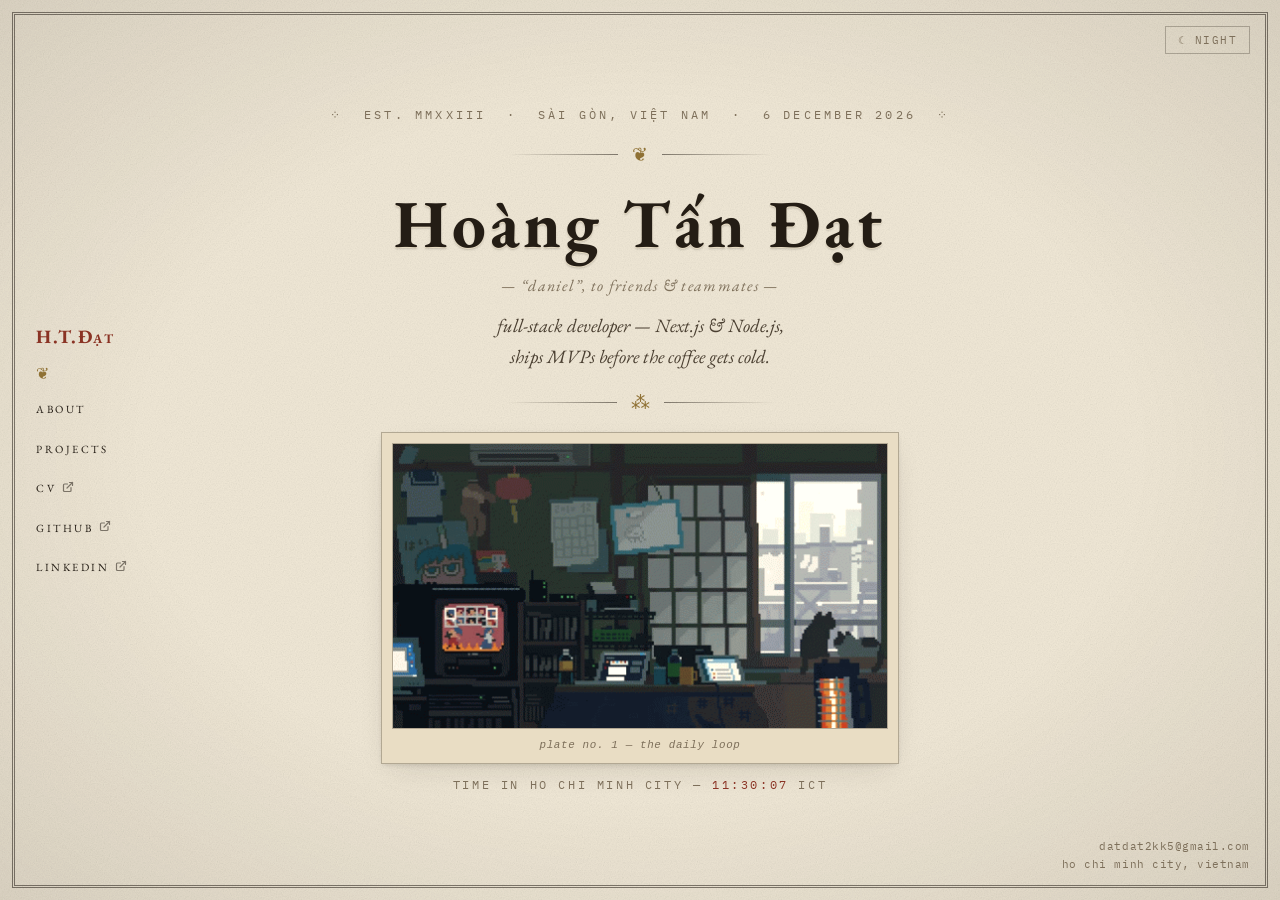
==== commit 4c39d0be: "ok" ====
--- a/index.html
+++ b/index.html
@@ -5,7 +5,7 @@
 <meta name="viewport" content="width=device-width, initial-scale=1">
 
 <title>Hoàng Tấn Đạt — Software Engineer</title>
-<meta name="description" content="Hoàng Tấn Đạt — software engineering student at FPT University, Ho Chi Minh City. Builder of full-stack things: BookHub, GU.AI. Field notes of a developer.">
+<meta name="description" content="Hoàng Tấn Đạt — full-stack developer specializing in Next.js and Node.js, based in Ho Chi Minh City. Builder of GU.AI and HistoryTalk. Field notes of a developer.">
 <meta name="author" content="Hoàng Tấn Đạt">
 <link rel="canonical" href="https://dathoang1412.github.io/">
 
@@ -73,7 +73,7 @@
 
     <p class="aka rise" style="--d:.32s">— “daniel”, to friends &amp; teammates —</p>
 
-    <p class="tagline rise" style="--d:.4s">software engineer — builds full-stack things,<br>
+    <p class="tagline rise" style="--d:.4s">full-stack developer — Next.js &amp; Node.js,<br>
     ships MVPs before the coffee gets cold.</p>
 
     <div class="orn rise" style="--d:.5s" aria-hidden="true">⁂</div>
